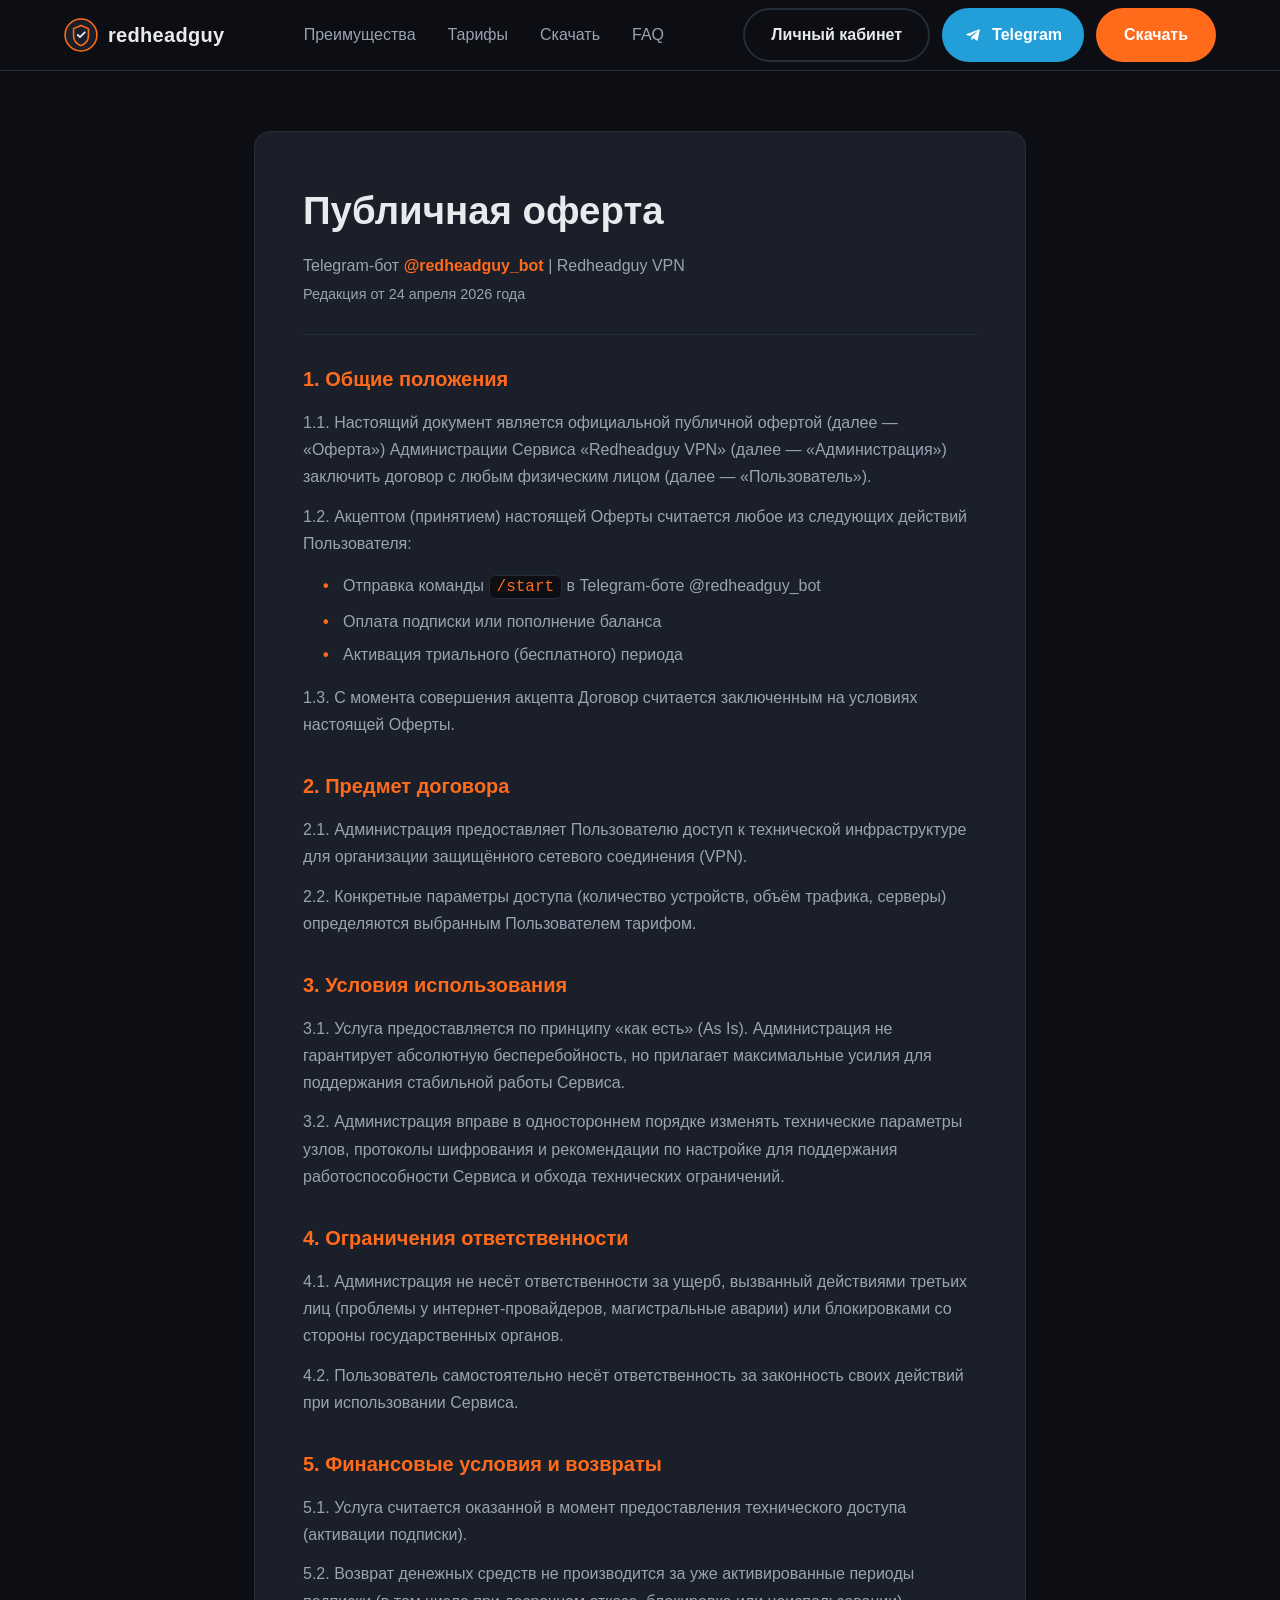
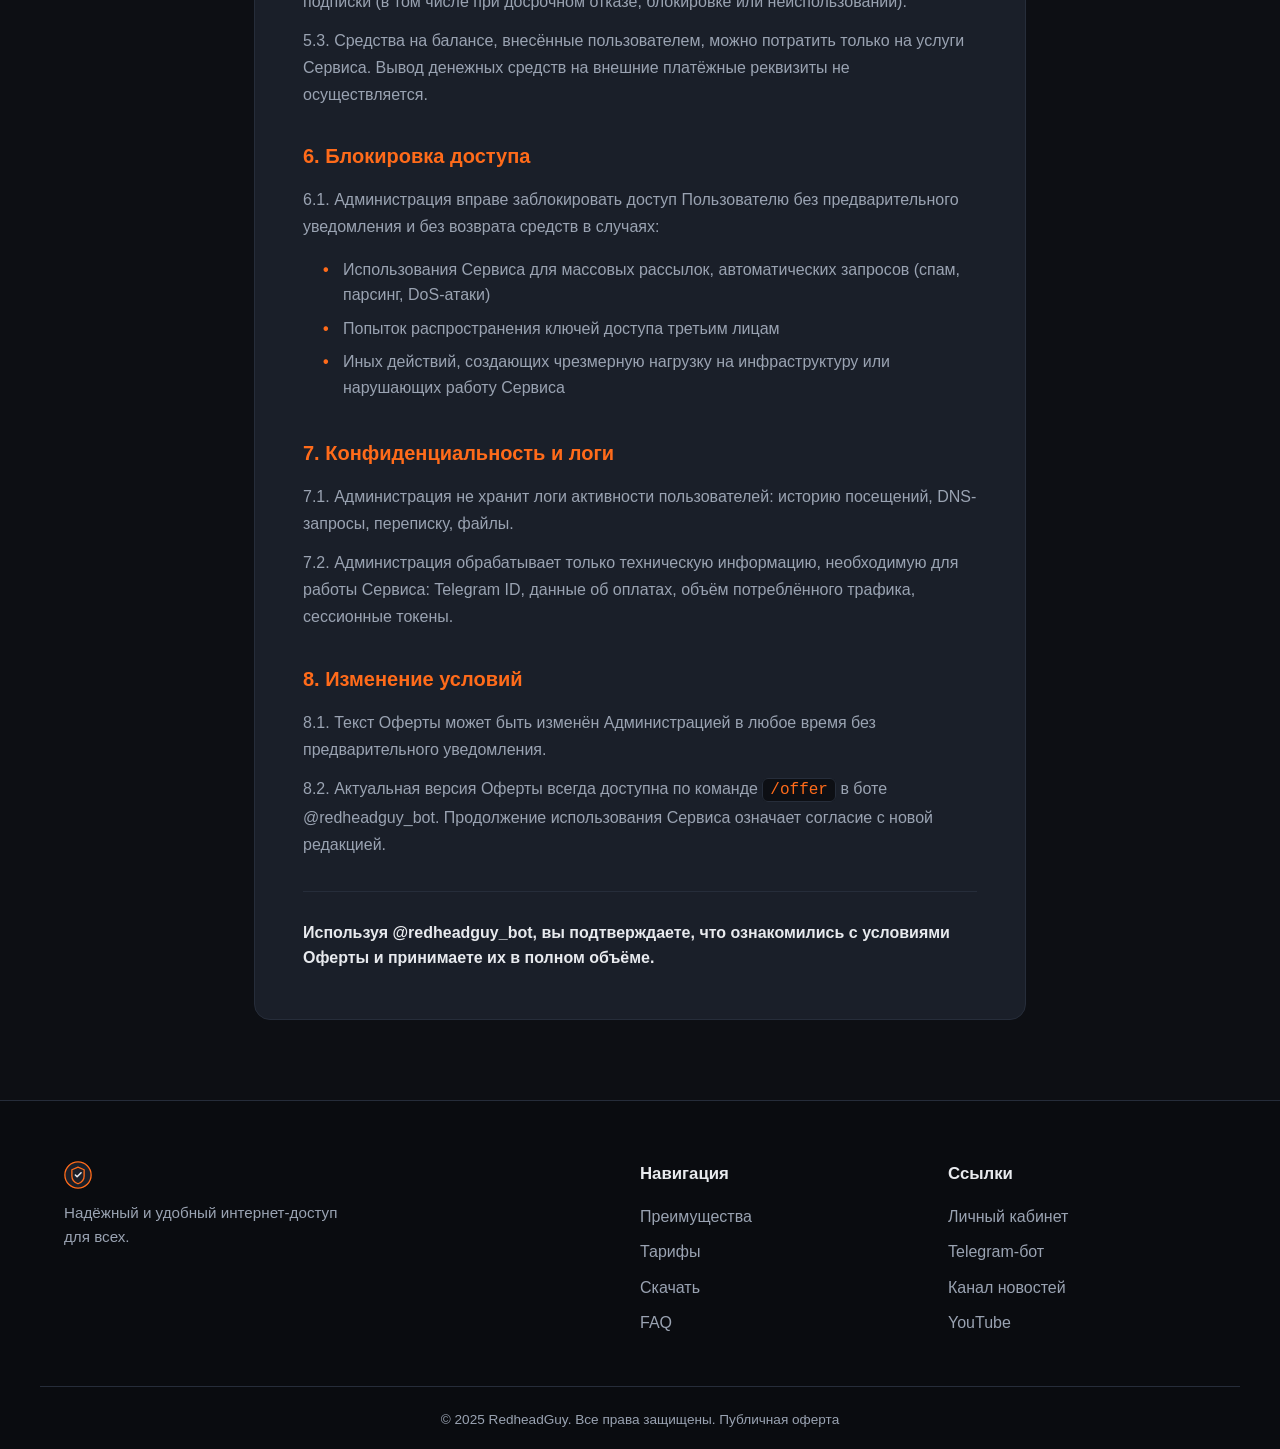
==== offer.html @ 491a2856 "Добавлена страница публичной оферты" ====
<!DOCTYPE html>
<html lang="ru">
<head>
  <meta charset="UTF-8" />
  <meta name="viewport" content="width=device-width, initial-scale=1.0" />
  <title>Публичная оферта — RedheadGuy</title>
  <meta name="description" content="Публичная оферта Сервиса RedheadGuy. Условия предоставления доступа, финансовые условия, блокировка и конфиденциальность." />

  <link rel="icon" type="image/svg+xml" href="assets/favicon.svg" />
  <link rel="stylesheet" href="css/style.css" />
</head>
<body class="page-inner">

  <header class="header" id="header">
    <div class="container header__inner">
      <a href="index.html" class="logo">
        <img src="assets/logo.svg" alt="RedheadGuy" class="logo__img" />
        <span class="logo__text">redheadguy</span>
      </a>

      <nav class="nav" id="nav">
        <a href="index.html#features" class="nav__link">Преимущества</a>
        <a href="index.html#pricing" class="nav__link">Тарифы</a>
        <a href="index.html#download" class="nav__link">Скачать</a>
        <a href="index.html#faq" class="nav__link">FAQ</a>
      </nav>

      <div class="header__actions">
        <a href="https://cabinet.redheadguy.ru/" target="_blank" rel="noopener" class="btn btn--ghost">Личный кабинет</a>
        <a href="https://t.me/redheadguy_bot" target="_blank" rel="noopener" class="btn btn--telegram btn--icon">
          <svg class="btn__icon" viewBox="0 0 24 24" width="18" height="18" fill="currentColor" aria-hidden="true">
            <path d="M9.78 18.65l.28-4.23 7.68-6.92c.34-.31-.07-.46-.52-.19L7.74 13.3 3.64 12c-.88-.25-.89-.86.2-1.3l15.97-6.16c.73-.33 1.43.18 1.15 1.3l-2.72 12.81c-.19.91-.74 1.13-1.5.71L12.6 16.3l-1.99 1.93c-.23.23-.42.42-.83.42z"/>
          </svg>
          Telegram
        </a>
        <a href="index.html#download" class="btn btn--primary">Скачать</a>
        <button class="nav-toggle" id="navToggle" aria-label="Меню" aria-expanded="false">
          <span></span><span></span><span></span>
        </button>
      </div>
    </div>
  </header>

  <main class="doc page-inner__main">
    <div class="container container--narrow">
      <article class="doc__content">
        <h1 class="doc__title">Публичная оферта</h1>
        <p class="doc__meta">Telegram‑бот <a href="https://t.me/redheadguy_bot" target="_blank" rel="noopener">@redheadguy_bot</a> | Redheadguy VPN</p>
        <p class="doc__meta doc__meta--muted">Редакция от 24 апреля 2026 года</p>

        <hr class="doc__rule" />

        <section class="doc__section">
          <h2 class="doc__h">1. Общие положения</h2>
          <p>1.1. Настоящий документ является официальной публичной офертой (далее — «Оферта») Администрации Сервиса «Redheadguy VPN» (далее — «Администрация») заключить договор с любым физическим лицом (далее — «Пользователь»).</p>
          <p>1.2. Акцептом (принятием) настоящей Оферты считается любое из следующих действий Пользователя:</p>
          <ul>
            <li>Отправка команды <code>/start</code> в Telegram‑боте @redheadguy_bot</li>
            <li>Оплата подписки или пополнение баланса</li>
            <li>Активация триального (бесплатного) периода</li>
          </ul>
          <p>1.3. С момента совершения акцепта Договор считается заключенным на условиях настоящей Оферты.</p>
        </section>

        <section class="doc__section">
          <h2 class="doc__h">2. Предмет договора</h2>
          <p>2.1. Администрация предоставляет Пользователю доступ к технической инфраструктуре для организации защищённого сетевого соединения (VPN).</p>
          <p>2.2. Конкретные параметры доступа (количество устройств, объём трафика, серверы) определяются выбранным Пользователем тарифом.</p>
        </section>

        <section class="doc__section">
          <h2 class="doc__h">3. Условия использования</h2>
          <p>3.1. Услуга предоставляется по принципу «как есть» (As Is). Администрация не гарантирует абсолютную бесперебойность, но прилагает максимальные усилия для поддержания стабильной работы Сервиса.</p>
          <p>3.2. Администрация вправе в одностороннем порядке изменять технические параметры узлов, протоколы шифрования и рекомендации по настройке для поддержания работоспособности Сервиса и обхода технических ограничений.</p>
        </section>

        <section class="doc__section">
          <h2 class="doc__h">4. Ограничения ответственности</h2>
          <p>4.1. Администрация не несёт ответственности за ущерб, вызванный действиями третьих лиц (проблемы у интернет-провайдеров, магистральные аварии) или блокировками со стороны государственных органов.</p>
          <p>4.2. Пользователь самостоятельно несёт ответственность за законность своих действий при использовании Сервиса.</p>
        </section>

        <section class="doc__section">
          <h2 class="doc__h">5. Финансовые условия и возвраты</h2>
          <p>5.1. Услуга считается оказанной в момент предоставления технического доступа (активации подписки).</p>
          <p>5.2. Возврат денежных средств не производится за уже активированные периоды подписки (в том числе при досрочном отказе, блокировке или неиспользовании).</p>
          <p>5.3. Средства на балансе, внесённые пользователем, можно потратить только на услуги Сервиса. Вывод денежных средств на внешние платёжные реквизиты не осуществляется.</p>
        </section>

        <section class="doc__section">
          <h2 class="doc__h">6. Блокировка доступа</h2>
          <p>6.1. Администрация вправе заблокировать доступ Пользователю без предварительного уведомления и без возврата средств в случаях:</p>
          <ul>
            <li>Использования Сервиса для массовых рассылок, автоматических запросов (спам, парсинг, DoS-атаки)</li>
            <li>Попыток распространения ключей доступа третьим лицам</li>
            <li>Иных действий, создающих чрезмерную нагрузку на инфраструктуру или нарушающих работу Сервиса</li>
          </ul>
        </section>

        <section class="doc__section">
          <h2 class="doc__h">7. Конфиденциальность и логи</h2>
          <p>7.1. Администрация не хранит логи активности пользователей: историю посещений, DNS-запросы, переписку, файлы.</p>
          <p>7.2. Администрация обрабатывает только техническую информацию, необходимую для работы Сервиса: Telegram ID, данные об оплатах, объём потреблённого трафика, сессионные токены.</p>
        </section>

        <section class="doc__section">
          <h2 class="doc__h">8. Изменение условий</h2>
          <p>8.1. Текст Оферты может быть изменён Администрацией в любое время без предварительного уведомления.</p>
          <p>8.2. Актуальная версия Оферты всегда доступна по команде <code>/offer</code> в боте @redheadguy_bot. Продолжение использования Сервиса означает согласие с новой редакцией.</p>
        </section>

        <hr class="doc__rule" />

        <p class="doc__footnote">Используя @redheadguy_bot, вы подтверждаете, что ознакомились с условиями Оферты и принимаете их в полном объёме.</p>
      </article>
    </div>
  </main>

  <footer class="footer">
    <div class="container footer__inner">
      <div class="footer__brand">
        <img src="assets/logo.svg" alt="" class="footer__logo" />
        <p class="footer__desc">Надёжный и удобный интернет-доступ для всех.</p>
      </div>

      <div class="footer__col">
        <h4 class="footer__heading">Навигация</h4>
        <a href="index.html#features" class="footer__link">Преимущества</a>
        <a href="index.html#pricing" class="footer__link">Тарифы</a>
        <a href="index.html#download" class="footer__link">Скачать</a>
        <a href="index.html#faq" class="footer__link">FAQ</a>
      </div>

      <div class="footer__col">
        <h4 class="footer__heading">Ссылки</h4>
        <a href="https://cabinet.redheadguy.ru/" target="_blank" rel="noopener" class="footer__link">Личный кабинет</a>
        <a href="https://t.me/redheadguy_bot" target="_blank" rel="noopener" class="footer__link">Telegram-бот</a>
        <a href="https://t.me/+WFtEtlUOzMc1NTAy" target="_blank" rel="noopener" class="footer__link">Канал новостей</a>
        <a href="https://www.youtube.com/channel/UCjN3skKnPLDifWg9TrlGOgA/" target="_blank" rel="noopener" class="footer__link">YouTube</a>
      </div>
    </div>
    <div class="container footer__bottom">
      <span>© 2025 RedheadGuy. Все права защищены.</span>
      <span class="footer__legal"><a href="offer.html">Публичная оферта</a></span>
    </div>
  </footer>

  <script src="js/main.js"></script>
</body>
</html>
---- css/style.css ----
/* ============================================
   Uncensored — тёмная тема с оранжевым акцентом
   ============================================ */

/* ---------- Переменные / цвета ---------- */
:root {
  --bg: #0d0f14;            /* основной фон */
  --bg-alt: #151922;        /* вторичный фон */
  --bg-card: #1a1f29;       /* фон карточек */
  --border: #262d3a;        /* границы */
  --text: #e8eaee;          /* основной текст */
  --text-muted: #9aa3b2;    /* приглушённый текст */
  --accent: #ff6b1a;        /* оранжевый акцент */
  --accent-hover: #ff8438;
  --accent-soft: rgba(255, 107, 26, 0.12);
  --radius: 16px;
  --shadow: 0 8px 30px rgba(0, 0, 0, 0.35);
  --transition: 0.25s ease;
}

* { margin: 0; padding: 0; box-sizing: border-box; }

html { scroll-behavior: smooth; }

body {
  font-family: -apple-system, BlinkMacSystemFont, "Segoe UI", Roboto, Helvetica, Arial, sans-serif;
  background: var(--bg);
  color: var(--text);
  line-height: 1.6;
  overflow-x: hidden;
}

img { max-width: 100%; display: block; }
a { color: inherit; text-decoration: none; }

.container {
  width: 100%;
  max-width: 1200px;
  margin: 0 auto;
  padding: 0 24px;
}

.section { padding: 90px 0; }

.accent { color: var(--accent); }

.section__title {
  font-size: clamp(1.8rem, 4vw, 2.6rem);
  font-weight: 800;
  text-align: center;
  margin-bottom: 12px;
}

.section__subtitle {
  text-align: center;
  color: var(--text-muted);
  font-size: 1.1rem;
  margin-bottom: 50px;
}

/* ---------- Кнопки ---------- */
.btn {
  display: inline-flex;
  align-items: center;
  justify-content: center;
  gap: 8px;
  padding: 12px 26px;
  border-radius: 999px;
  font-weight: 600;
  font-size: 1rem;
  cursor: pointer;
  border: 2px solid transparent;
  transition: var(--transition);
  white-space: nowrap;
}

.btn--primary {
  background: var(--accent);
  color: #fff;
}
.btn--primary:hover { background: var(--accent-hover); transform: translateY(-2px); }

.btn--ghost {
  background: transparent;
  border-color: var(--border);
  color: var(--text);
}
.btn--ghost:hover { border-color: var(--accent); color: var(--accent); }

.btn--telegram {
  background: #229ed9;
  border-color: #229ed9;
  color: #fff;
}
.btn--telegram:hover { background: #1d8cc0; border-color: #1d8cc0; transform: translateY(-2px); }

.btn--icon { padding: 12px 20px; }
.btn__icon { margin-right: 2px; }

.btn--outline {
  background: transparent;
  border: 2px solid var(--border);
  color: var(--text);
  width: 100%;
}
.btn--outline:hover { border-color: var(--accent); color: var(--accent); }

.btn--large { padding: 15px 36px; font-size: 1.05rem; }

/* ---------- Шапка ---------- */
.header {
  position: sticky;
  top: 0;
  z-index: 100;
  background: rgba(13, 15, 20, 0.85);
  backdrop-filter: blur(12px);
  border-bottom: 1px solid var(--border);
}

.header__inner {
  display: flex;
  align-items: center;
  justify-content: space-between;
  height: 70px;
}

.logo { display: flex; align-items: center; gap: 10px; }
.logo__img { width: 34px; height: 34px; }
.logo__text { font-weight: 800; font-size: 1.25rem; letter-spacing: 0.3px; }

.nav { display: flex; gap: 32px; }
.nav__link {
  color: var(--text-muted);
  font-weight: 500;
  transition: var(--transition);
}
.nav__link:hover { color: var(--accent); }

.header__actions { display: flex; align-items: center; gap: 12px; }

.nav-toggle {
  display: none;
  background: none;
  border: none;
  cursor: pointer;
  flex-direction: column;
  gap: 5px;
  padding: 6px;
}
.nav-toggle span {
  width: 24px;
  height: 2px;
  background: var(--text);
  transition: var(--transition);
}

/* ---------- Hero ---------- */
.hero { padding: 80px 0; position: relative; overflow: hidden; }

.hero__inner {
  display: grid;
  grid-template-columns: 1fr 1fr;
  align-items: center;
  gap: 60px;
}

.hero__title {
  font-size: clamp(2.2rem, 5vw, 3.5rem);
  font-weight: 800;
  line-height: 1.15;
  margin-bottom: 20px;
}

.hero__subtitle {
  font-size: 1.15rem;
  color: var(--text-muted);
  margin-bottom: 32px;
  max-width: 520px;
}

.hero__buttons { display: flex; gap: 16px; flex-wrap: wrap; margin-bottom: 40px; }

.hero__stats { display: flex; gap: 40px; }
.stat { text-align: center; }
.stat__num { font-size: 1.8rem; font-weight: 800; color: var(--accent); display: block; }
.stat__label { font-size: 0.85rem; color: var(--text-muted); }

.hero__art { width: 100%; max-width: 480px; margin: 0 auto; }

/* ---------- Преимущества ---------- */
.features { background: var(--bg-alt); }

.features__grid {
  display: grid;
  grid-template-columns: repeat(4, 1fr);
  gap: 24px;
}

.feature-card {
  background: var(--bg-card);
  border: 1px solid var(--border);
  border-radius: var(--radius);
  padding: 30px 26px;
  transition: var(--transition);
}
.feature-card:hover { transform: translateY(-6px); border-color: var(--accent); }

.feature-card__icon {
  font-size: 2rem;
  width: 60px;
  height: 60px;
  display: flex;
  align-items: center;
  justify-content: center;
  background: var(--accent-soft);
  border-radius: 14px;
  margin-bottom: 20px;
}

.feature-card__title { font-size: 1.15rem; font-weight: 700; margin-bottom: 10px; }
.feature-card__text { color: var(--text-muted); font-size: 0.95rem; }

/* ---------- Тарифы ---------- */
.pricing__grid {
  display: grid;
  grid-template-columns: repeat(3, 1fr);
  gap: 24px;
  align-items: stretch;
}

.pricing__grid--4 { grid-template-columns: repeat(4, 1fr); gap: 18px; }

.price-card--try { border-style: dashed; }
.price-card--try:hover { border-color: var(--accent); }

.price-card {
  background: var(--bg-card);
  border: 1px solid var(--border);
  border-radius: var(--radius);
  padding: 34px 28px;
  display: flex;
  flex-direction: column;
  position: relative;
  transition: var(--transition);
}

.price-card--featured {
  border-color: var(--accent);
  box-shadow: 0 0 0 1px var(--accent), var(--shadow);
  transform: scale(1.03);
}

.price-card__badge {
  position: absolute;
  top: -14px;
  left: 50%;
  transform: translateX(-50%);
  background: var(--accent);
  color: #fff;
  padding: 5px 18px;
  border-radius: 999px;
  font-size: 0.8rem;
  font-weight: 700;
  white-space: nowrap;
}

.price-card__name { font-size: 1.1rem; font-weight: 600; color: var(--text-muted); margin-bottom: 14px; }

.price-card__cost { margin-bottom: 24px; }
.price-card__value { font-size: 2.4rem; font-weight: 800; }
.price-card__currency { color: var(--text-muted); }

.price-card__list { list-style: none; margin-bottom: 28px; flex: 1; }
.price-card__list li {
  padding: 8px 0;
  padding-left: 26px;
  position: relative;
  color: var(--text-muted);
}
.price-card__list li::before {
  content: "✓";
  color: var(--accent);
  position: absolute;
  left: 0;
  font-weight: 700;
}

.price-card__btn { width: 100%; }

/* ---------- Скачать ---------- */
.download { background: var(--bg-alt); }

.download__os-hint {
  text-align: center;
  margin-bottom: 34px;
}
.download__os-name {
  display: inline-block;
  background: var(--accent-soft);
  color: var(--accent);
  border: 1px solid var(--accent);
  padding: 8px 22px;
  border-radius: 999px;
  font-weight: 600;
}

.download__grid {
  display: grid;
  grid-template-columns: repeat(5, 1fr);
  gap: 18px;
}

.dl-card {
  background: var(--bg-card);
  border: 1px solid var(--border);
  border-radius: var(--radius);
  padding: 24px 12px;
  text-align: center;
  display: flex;
  flex-direction: column;
  align-items: center;
  gap: 10px;
  transition: var(--transition);
}
.dl-card:hover { border-color: var(--accent); transform: translateY(-4px); }

.dl-card.dl-card--active {
  border-color: var(--accent);
  background: var(--accent-soft);
  box-shadow: 0 0 0 1px var(--accent);
}

.dl-card__icon { font-size: 2.2rem; }
.dl-card__name { font-weight: 700; }
.dl-card__desc { font-size: 0.8rem; color: var(--text-muted); }

.download__note {
  text-align: center;
  margin-top: 30px;
  color: var(--text-muted);
}
.download__note a { color: var(--accent); font-weight: 600; }

/* ---------- Переключатель приложений (Happ / Incy) ---------- */
.app-tabs {
  display: flex;
  justify-content: center;
  gap: 12px;
  margin-bottom: 30px;
}

.app-tab {
  background: var(--bg-card);
  border: 2px solid var(--border);
  color: var(--text-muted);
  padding: 12px 34px;
  border-radius: 999px;
  font-size: 1.1rem;
  font-weight: 700;
  cursor: pointer;
  transition: var(--transition);
}
.app-tab:hover { border-color: var(--accent); color: var(--accent); }

.app-tab--active {
  background: var(--accent);
  border-color: var(--accent);
  color: #fff;
}

/* Панели переключаются */
.download__grid { display: none; }
.download__grid--active { display: grid; }

/* Ссылки на официальные сайты приложений */
.app-sites {
  display: flex;
  justify-content: center;
  gap: 24px;
  flex-wrap: wrap;
  margin-top: 28px;
}
.app-site {
  color: var(--accent);
  font-weight: 600;
  transition: var(--transition);
}
.app-site:hover { opacity: 0.8; }

/* ---------- Ссылки ---------- */
.links__grid {
  display: grid;
  grid-template-columns: repeat(4, 1fr);
  gap: 20px;
}

.link-card {
  background: var(--bg-card);
  border: 1px solid var(--border);
  border-radius: var(--radius);
  padding: 26px;
  display: flex;
  align-items: center;
  gap: 18px;
  transition: var(--transition);
}
.link-card:hover { border-color: var(--accent); transform: translateY(-4px); }

.link-card__icon {
  font-size: 2rem;
  width: 56px;
  height: 56px;
  flex-shrink: 0;
  display: flex;
  align-items: center;
  justify-content: center;
  background: var(--accent-soft);
  border-radius: 14px;
}

.link-card__title { font-weight: 700; font-size: 1.05rem; }
.link-card__text { color: var(--text-muted); font-size: 0.88rem; }

/* ---------- FAQ ---------- */
.faq__list { max-width: 760px; margin: 0 auto; }

.faq-item {
  background: var(--bg-card);
  border: 1px solid var(--border);
  border-radius: var(--radius);
  margin-bottom: 14px;
  overflow: hidden;
}

.faq-item__question {
  width: 100%;
  background: none;
  border: none;
  color: var(--text);
  padding: 20px 24px;
  font-size: 1.05rem;
  font-weight: 600;
  text-align: left;
  cursor: pointer;
  display: flex;
  justify-content: space-between;
  align-items: center;
  gap: 12px;
}

.faq-item__arrow { transition: var(--transition); color: var(--accent); }

.faq-item--open .faq-item__arrow { transform: rotate(180deg); }

.faq-item__answer {
  max-height: 0;
  overflow: hidden;
  padding: 0 24px;
  color: var(--text-muted);
  transition: max-height 0.3s ease, padding 0.3s ease;
}

.faq-item--open .faq-item__answer {
  max-height: 300px;
  padding: 0 24px 20px;
}

.faq-item__answer a { color: var(--accent); }

/* ---------- CTA ---------- */
.cta { background: linear-gradient(135deg, var(--bg-alt), #1d1420); }

.cta__inner { text-align: center; }
.cta__title { font-size: clamp(1.8rem, 4vw, 2.6rem); font-weight: 800; margin-bottom: 12px; }
.cta__text { color: var(--text-muted); margin-bottom: 30px; font-size: 1.1rem; }

/* ---------- Футер ---------- */
.footer { background: #0a0c10; border-top: 1px solid var(--border); padding-top: 60px; }

.footer__inner {
  display: grid;
  grid-template-columns: 2fr 1fr 1fr;
  gap: 40px;
  padding-bottom: 40px;
}

.footer__logo { width: 28px; height: 28px; margin-bottom: 12px; }
.footer__desc { color: var(--text-muted); max-width: 280px; font-size: 0.95rem; }

.footer__heading { font-size: 1.05rem; font-weight: 700; margin-bottom: 16px; }

.footer__link {
  display: block;
  color: var(--text-muted);
  margin-bottom: 10px;
  transition: var(--transition);
}
.footer__link:hover { color: var(--accent); }

.footer__bottom {
  border-top: 1px solid var(--border);
  padding: 22px 24px;
  text-align: center;
  color: var(--text-muted);
  font-size: 0.85rem;
}

.footer__legal a { color: var(--text-muted); transition: var(--transition); }
.footer__legal a:hover { color: var(--accent); }

/* ---------- Внутренние документальные страницы ---------- */
.page-inner { background: var(--bg); }

.container--narrow { max-width: 820px; }

.page-inner__main { padding: 60px 0 80px; }

.doc__content {
  background: var(--bg-card);
  border: 1px solid var(--border);
  border-radius: var(--radius);
  padding: 48px;
}

.doc__title {
  font-size: clamp(1.8rem, 4vw, 2.4rem);
  font-weight: 800;
  margin-bottom: 12px;
}

.doc__meta { color: var(--text-muted); margin-bottom: 4px; }
.doc__meta a { color: var(--accent); font-weight: 600; }
.doc__meta--muted { font-size: 0.9rem; }

.doc__rule { border: none; border-top: 1px solid var(--border); margin: 28px 0; }

.doc__section { margin-bottom: 32px; }

.doc__h {
  font-size: 1.25rem;
  font-weight: 700;
  color: var(--accent);
  margin-bottom: 14px;
}

.doc__section p {
  color: var(--text-muted);
  line-height: 1.7;
  margin-bottom: 12px;
}

.doc__section ul {
  list-style: none;
  margin: 0 0 12px 20px;
}
.doc__section li {
  color: var(--text-muted);
  padding: 4px 0;
  position: relative;
  padding-left: 20px;
}
.doc__section li::before {
  content: "•";
  color: var(--accent);
  position: absolute;
  left: 0;
  font-weight: 700;
}

.doc__section code {
  background: var(--bg);
  border: 1px solid var(--border);
  border-radius: 6px;
  padding: 2px 7px;
  font-family: ui-monospace, "JetBrains Mono", Menlo, Consolas, monospace;
  color: var(--accent);
}

.doc__footnote {
  color: var(--text);
  font-weight: 600;
  line-height: 1.6;
}

/* ---------- Адаптивность ---------- */
@media (max-width: 992px) {
  .features__grid { grid-template-columns: repeat(2, 1fr); }
  .pricing__grid,
  .pricing__grid--4 { grid-template-columns: 1fr; max-width: 480px; margin: 0 auto; }
  .price-card--featured { transform: none; }
  .download__grid { grid-template-columns: repeat(3, 1fr); }
  .links__grid { grid-template-columns: repeat(2, 1fr); }
  .hero__inner { grid-template-columns: 1fr; text-align: center; }
  .hero__subtitle { margin-left: auto; margin-right: auto; }
  .hero__buttons, .hero__stats { justify-content: center; }
  .footer__inner { grid-template-columns: 1fr 1fr; }
}

@media (max-width: 640px) {
  .nav {
    display: none;
    position: absolute;
    top: 70px;
    left: 0;
    right: 0;
    background: var(--bg);
    border-bottom: 1px solid var(--border);
    flex-direction: column;
    padding: 20px 24px;
    gap: 18px;
  }
  .nav.nav--open { display: flex; }
  .nav-toggle { display: flex; }
  .header__actions .btn--ghost,
  .header__actions .btn--telegram { display: none; }
  .features__grid { grid-template-columns: 1fr; }
  .download__grid { grid-template-columns: repeat(2, 1fr); }
  .links__grid { grid-template-columns: 1fr; }
  .hero__stats { flex-direction: column; gap: 16px; }
  .footer__inner { grid-template-columns: 1fr; }
  .page-inner__main { padding: 30px 0 50px; }
  .doc__content { padding: 28px 20px; }
}
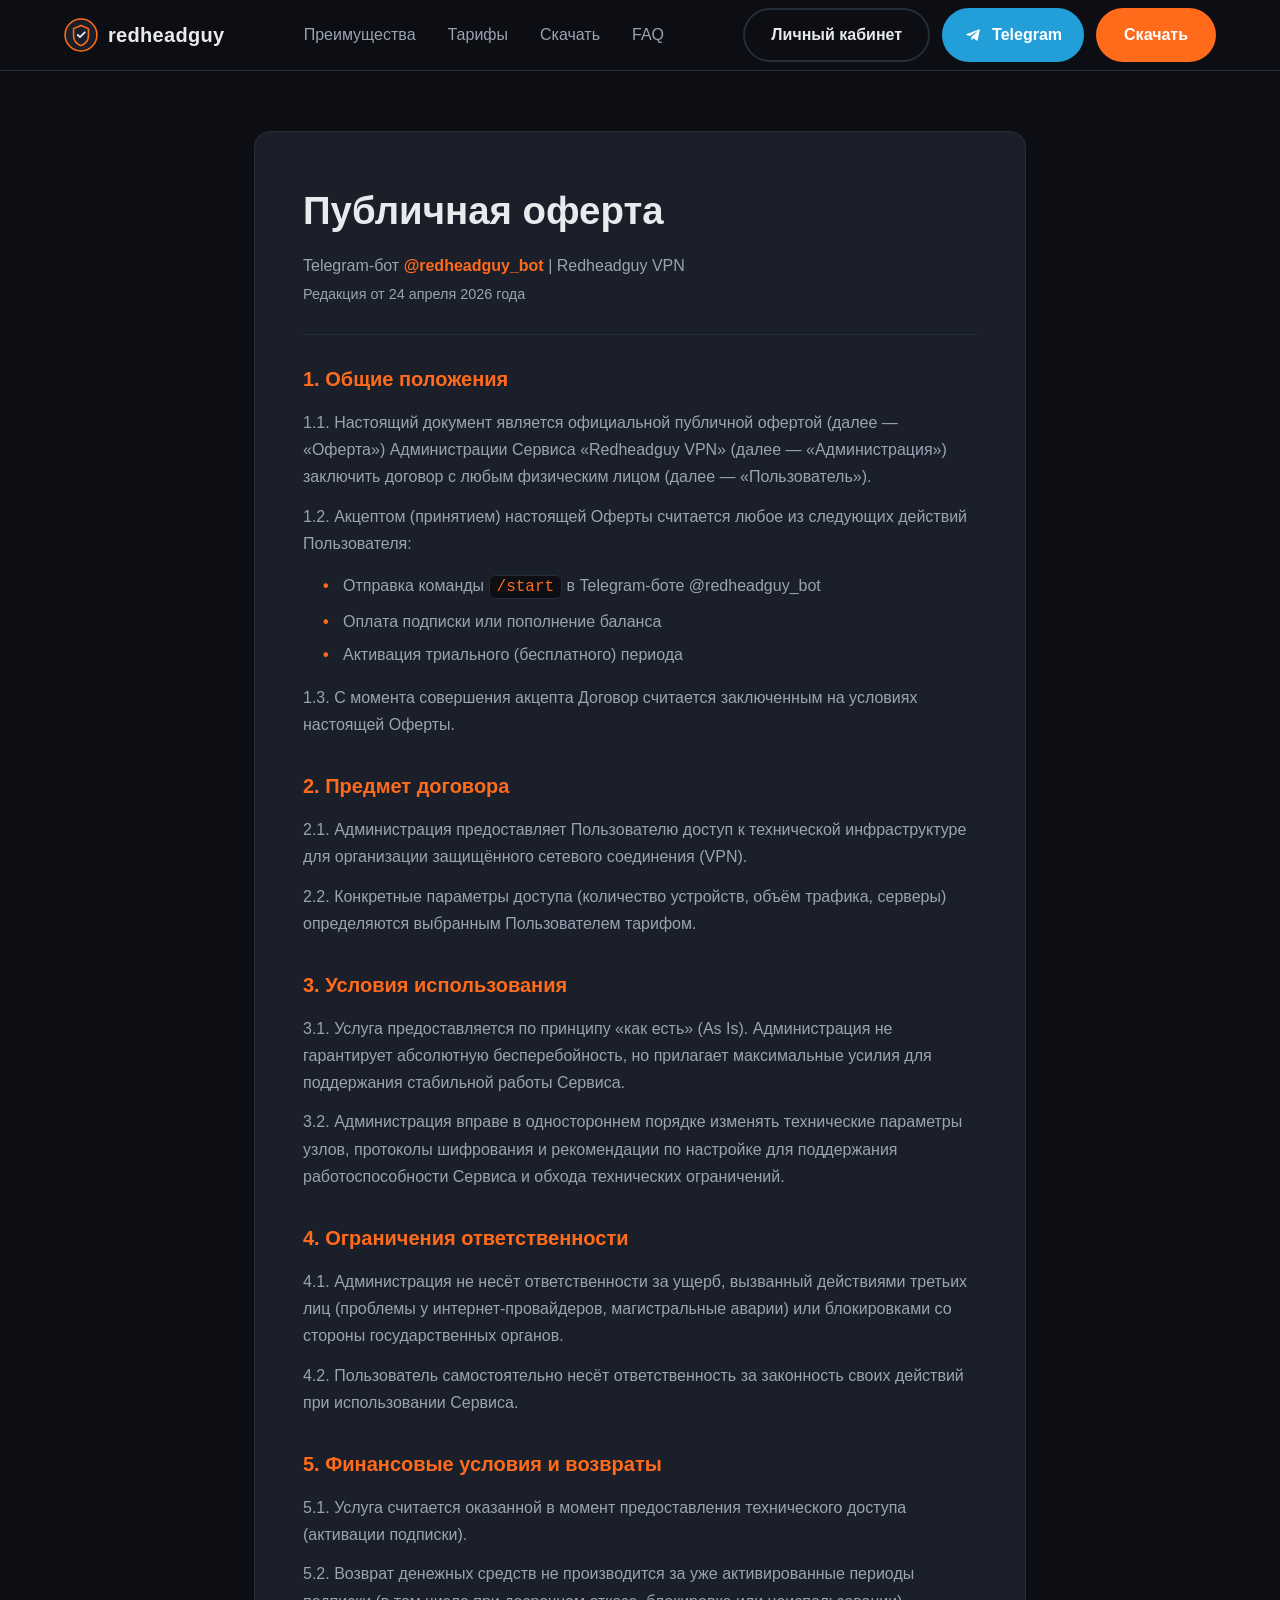
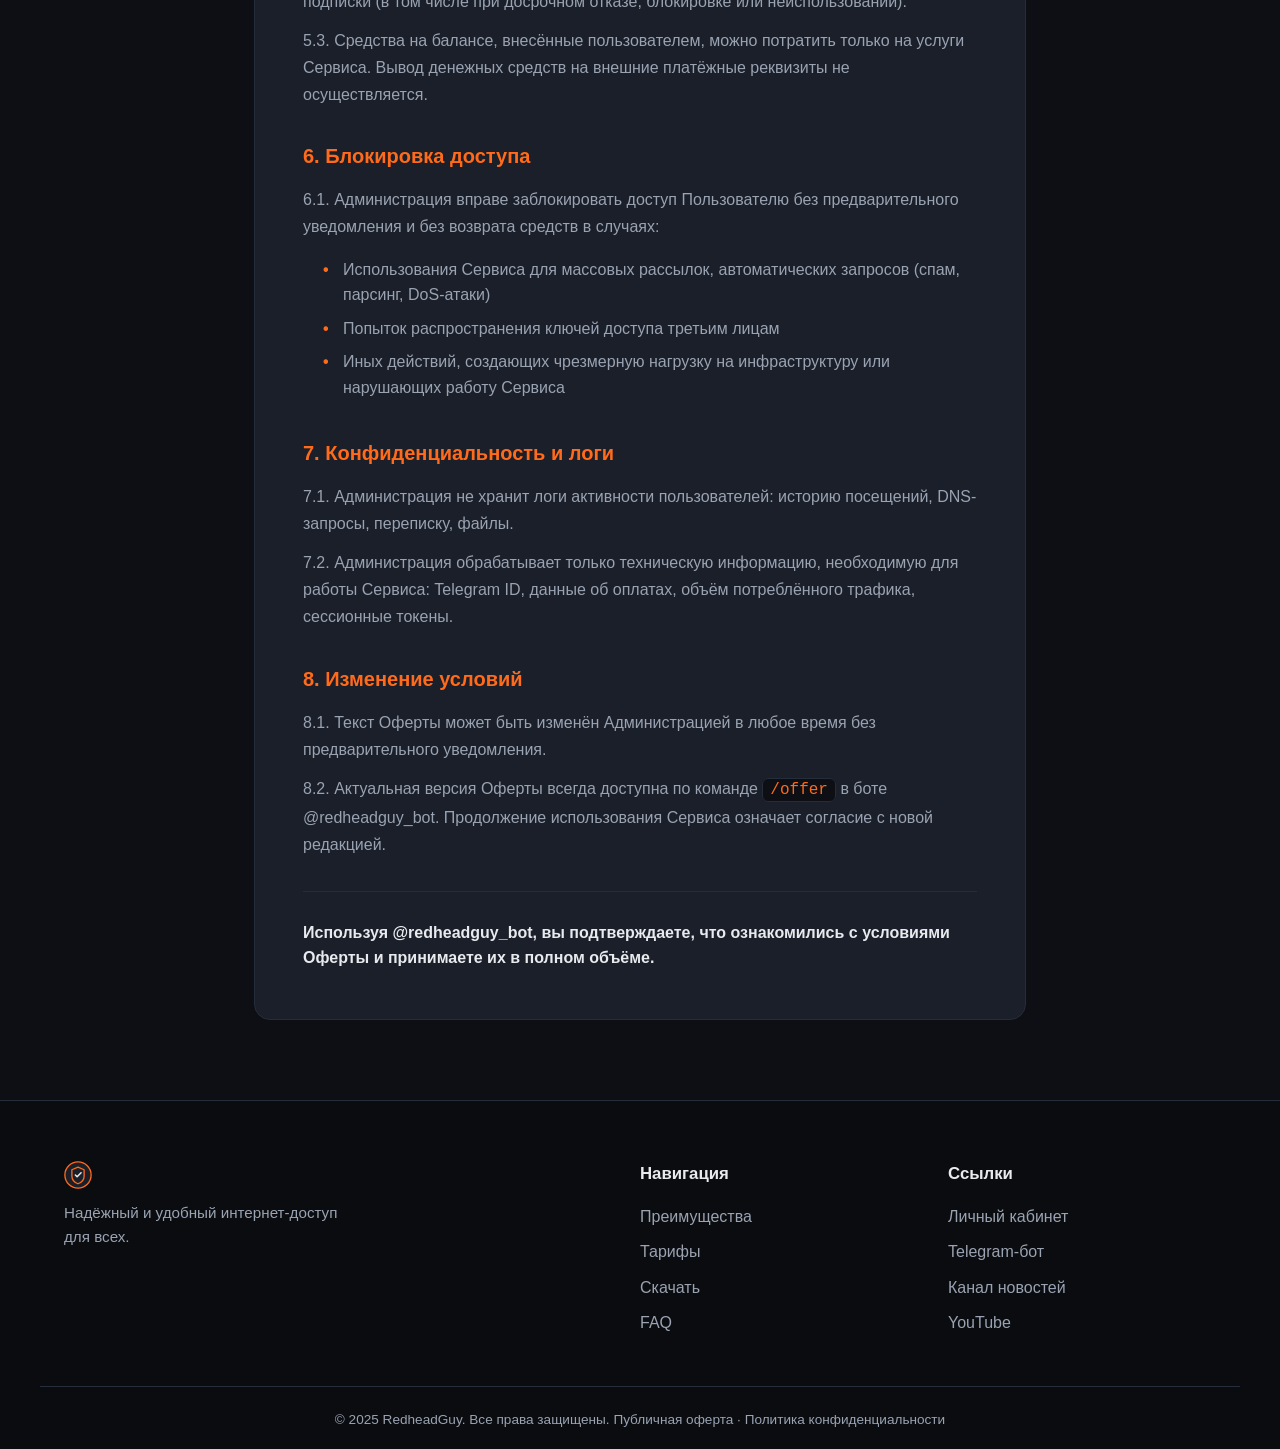
==== commit 0912013e: "Добавлена политика конфиденциальности" ====
--- a/offer.html
+++ b/offer.html
@@ -141,7 +141,7 @@
     </div>
     <div class="container footer__bottom">
       <span>© 2025 RedheadGuy. Все права защищены.</span>
-      <span class="footer__legal"><a href="offer.html">Публичная оферта</a></span>
+      <span class="footer__legal"><a href="offer.html">Публичная оферта</a> · <a href="privacy.html">Политика конфиденциальности</a></span>
     </div>
   </footer>
 
--- a/css/style.css
+++ b/css/style.css
@@ -581,6 +581,9 @@
   font-weight: 600;
   line-height: 1.6;
 }
+
+/* Списки внутри документов, где пункты содержат эмодзи-маркеры */
+.doc__section ul li::marker { content: none; }
 
 /* ---------- Адаптивность ---------- */
 @media (max-width: 992px) {
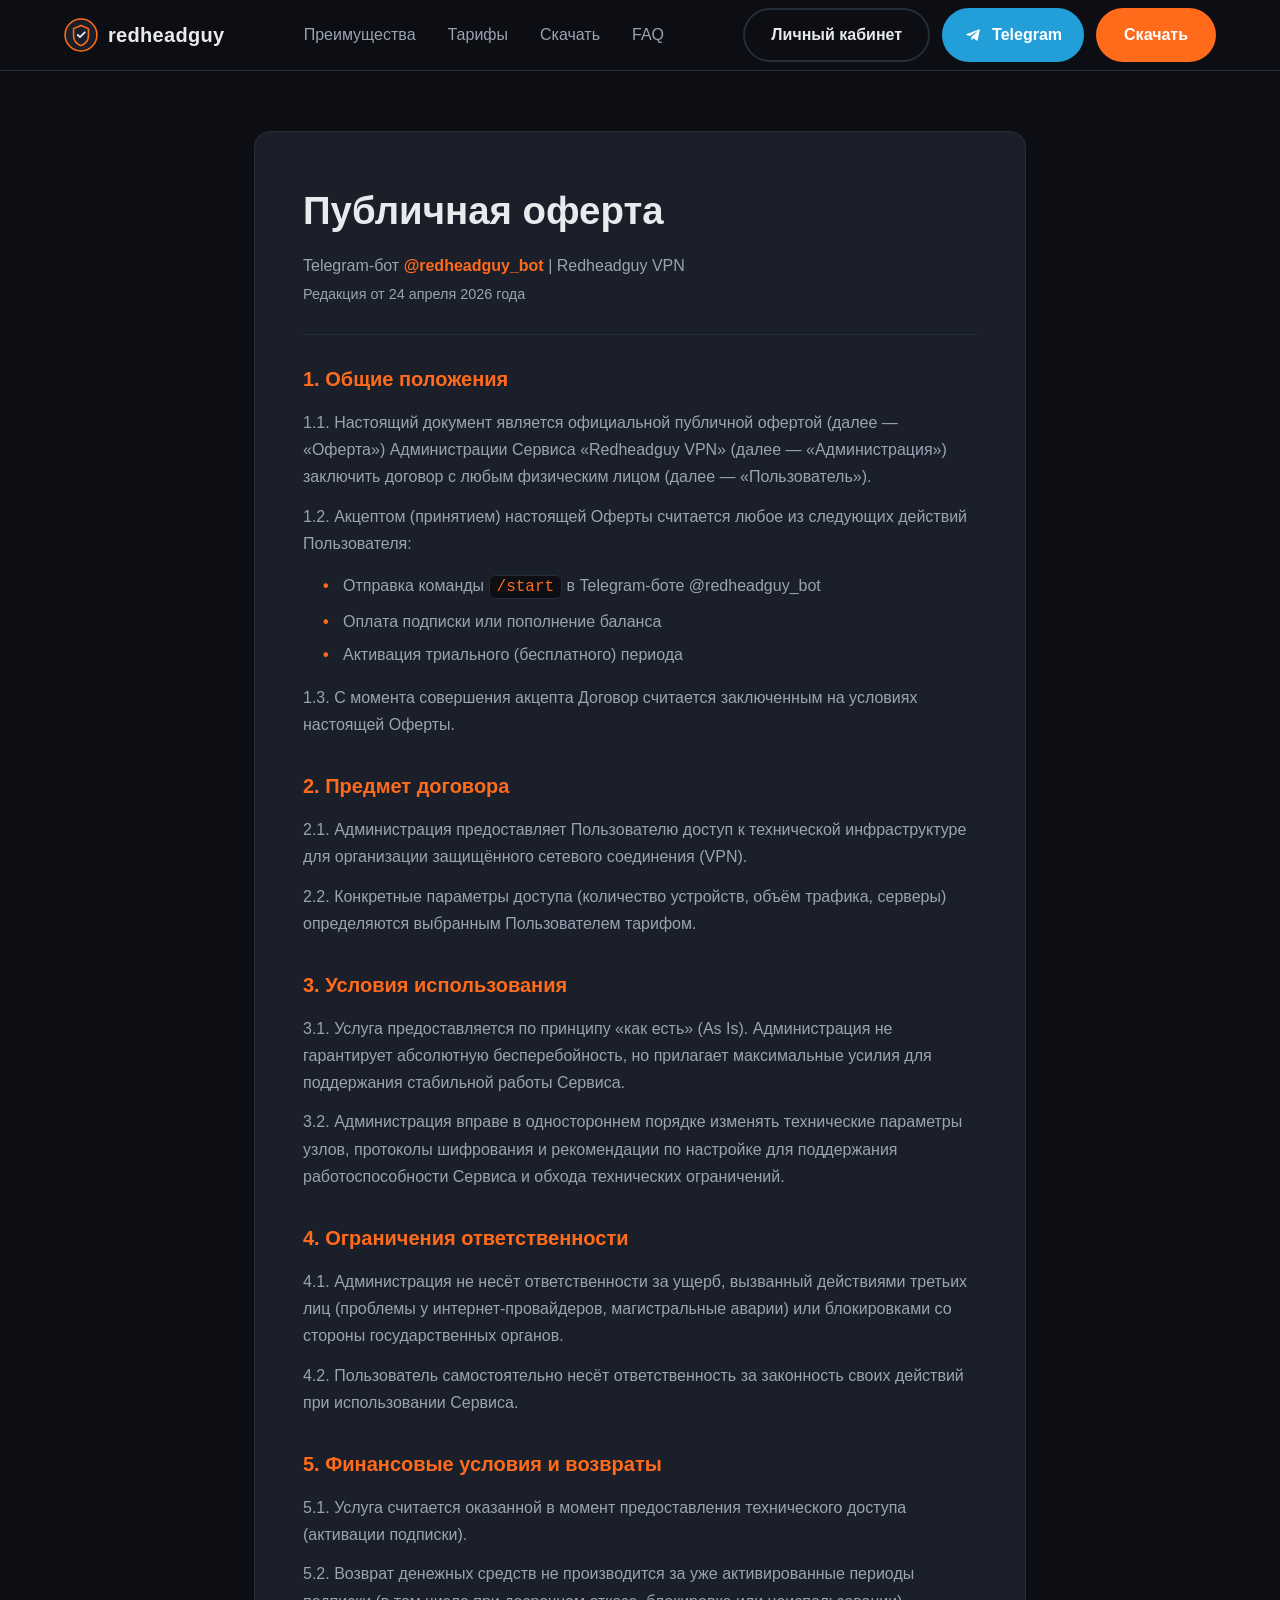
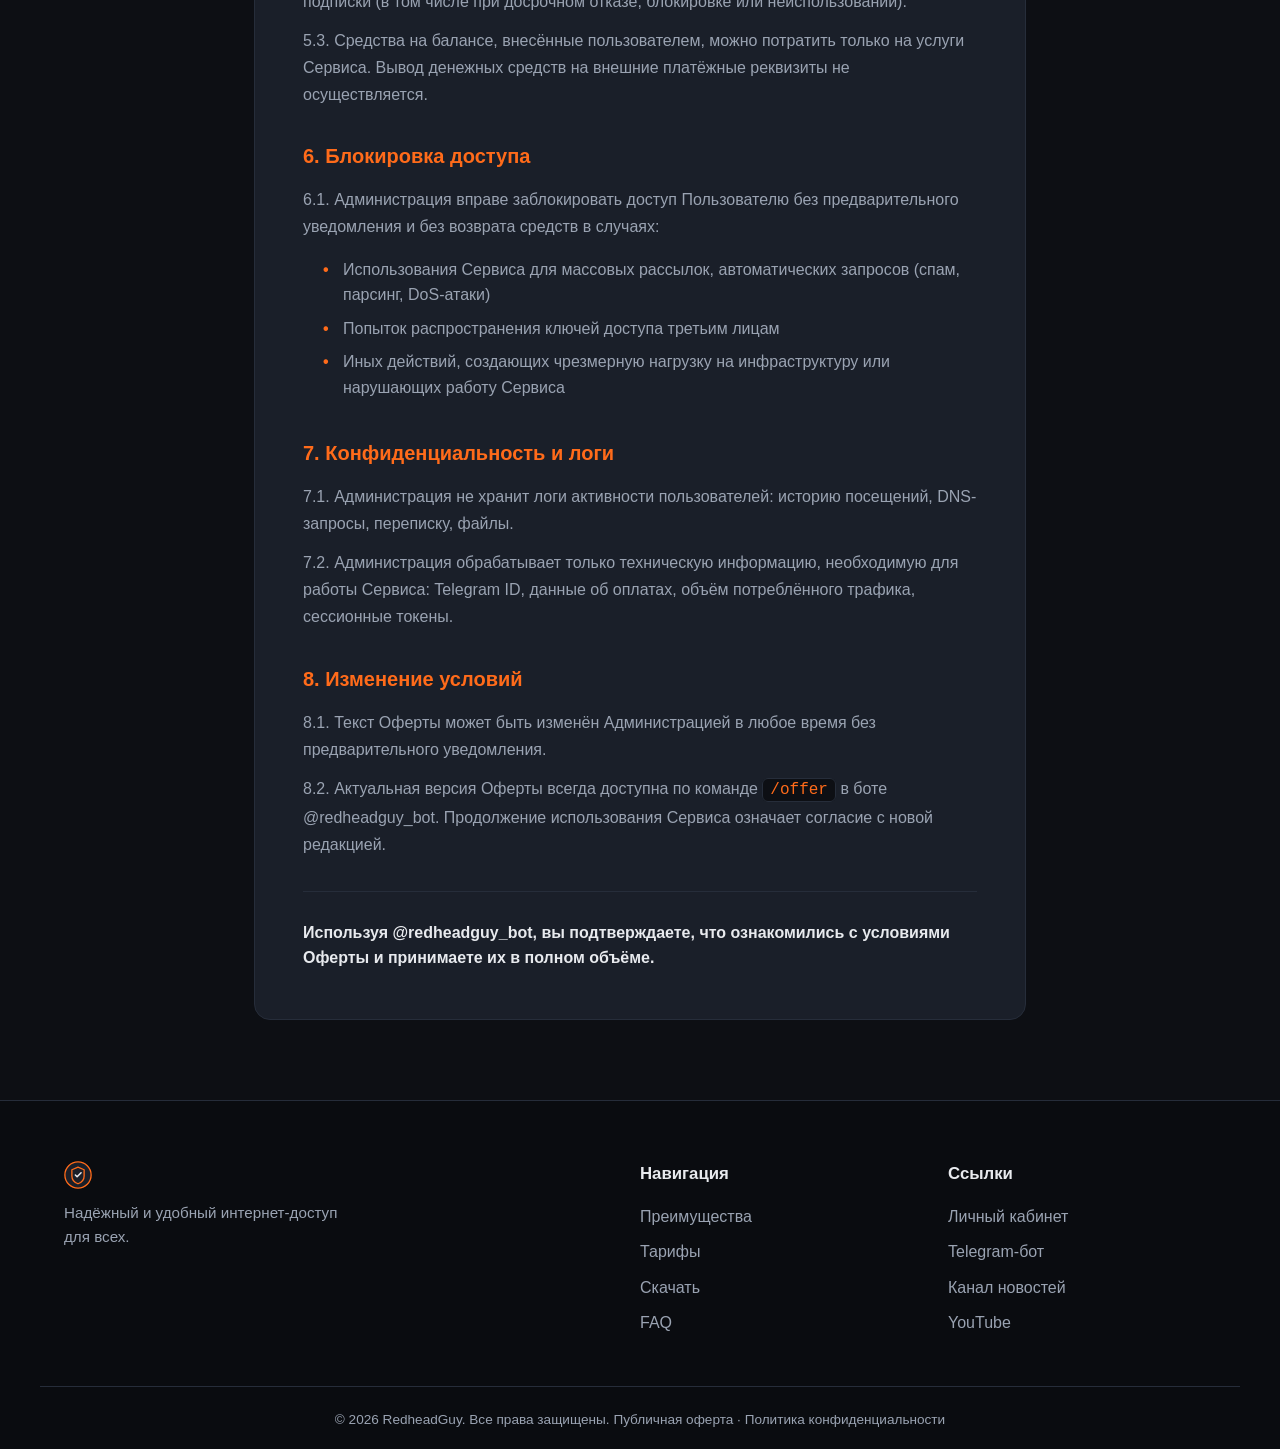
==== commit d3982e62: "Обновлён год на 2026 в футере" ====
--- a/offer.html
+++ b/offer.html
@@ -140,7 +140,7 @@
       </div>
     </div>
     <div class="container footer__bottom">
-      <span>© 2025 RedheadGuy. Все права защищены.</span>
+      <span>© 2026 RedheadGuy. Все права защищены.</span>
       <span class="footer__legal"><a href="offer.html">Публичная оферта</a> · <a href="privacy.html">Политика конфиденциальности</a></span>
     </div>
   </footer>
--- a/css/style.css
+++ b/css/style.css
@@ -264,6 +264,10 @@
   white-space: nowrap;
 }
 
+.price-card__badge--alt {
+  background: #2e7d32; /* зелёный для «Выгодный» */
+}
+
 .price-card__name { font-size: 1.1rem; font-weight: 600; color: var(--text-muted); margin-bottom: 14px; }
 
 .price-card__cost { margin-bottom: 24px; }
@@ -473,6 +477,7 @@
 .cta__inner { text-align: center; }
 .cta__title { font-size: clamp(1.8rem, 4vw, 2.6rem); font-weight: 800; margin-bottom: 12px; }
 .cta__text { color: var(--text-muted); margin-bottom: 30px; font-size: 1.1rem; }
+.cta__buttons { display: flex; justify-content: center; gap: 16px; flex-wrap: wrap; }
 
 /* ---------- Футер ---------- */
 .footer { background: #0a0c10; border-top: 1px solid var(--border); padding-top: 60px; }
@@ -615,7 +620,8 @@
   .nav.nav--open { display: flex; }
   .nav-toggle { display: flex; }
   .header__actions .btn--ghost,
-  .header__actions .btn--telegram { display: none; }
+  .header__actions .btn--telegram,
+  .header__actions .btn--primary { display: none; }
   .features__grid { grid-template-columns: 1fr; }
   .download__grid { grid-template-columns: repeat(2, 1fr); }
   .links__grid { grid-template-columns: 1fr; }
@@ -623,4 +629,12 @@
   .footer__inner { grid-template-columns: 1fr; }
   .page-inner__main { padding: 30px 0 50px; }
   .doc__content { padding: 28px 20px; }
-}
+
+  /* Кнопки hero в столбик на всю ширину для удобства на смартфонах */
+  .hero__buttons,
+  .cta__buttons { flex-direction: column; width: 100%; }
+  .hero__buttons .btn,
+  .cta__buttons .btn { width: 100%; }
+  .hero__buttons .btn--large,
+  .cta__buttons .btn--large { padding: 14px 20px; }
+}
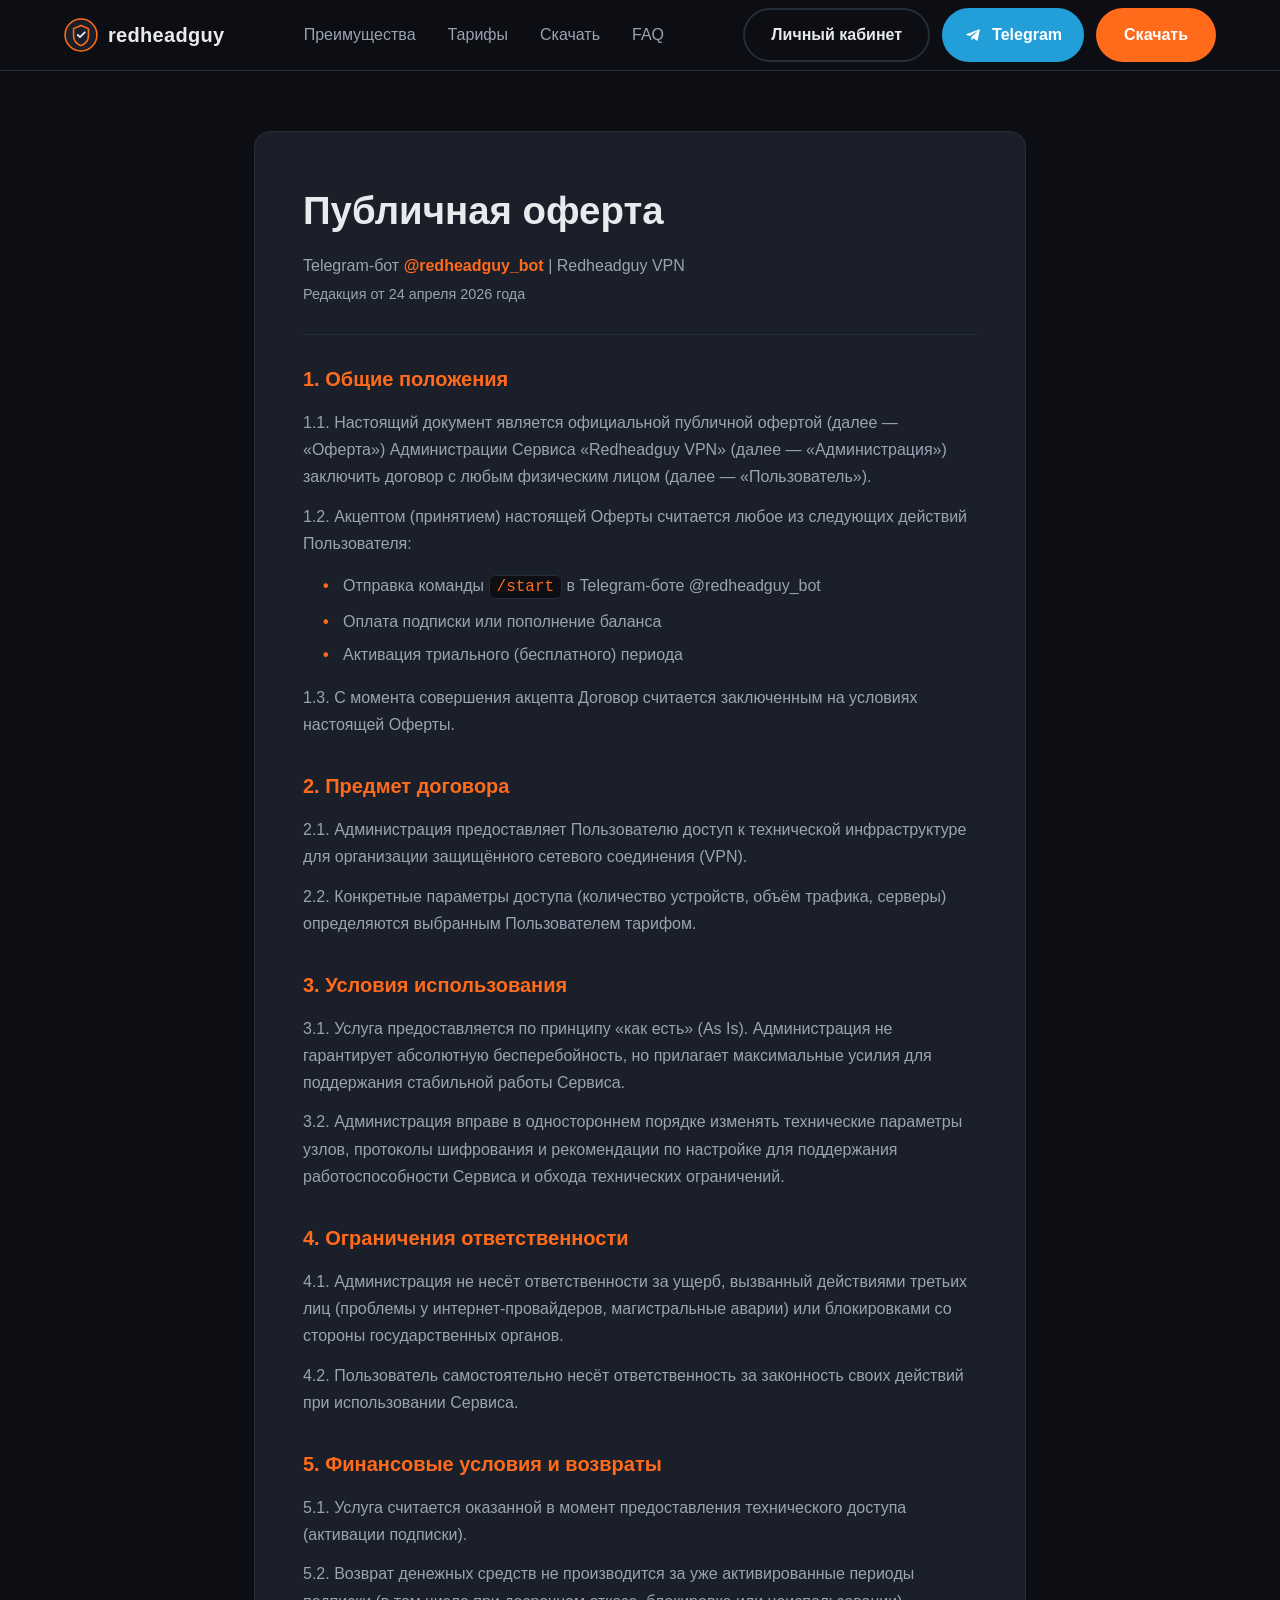
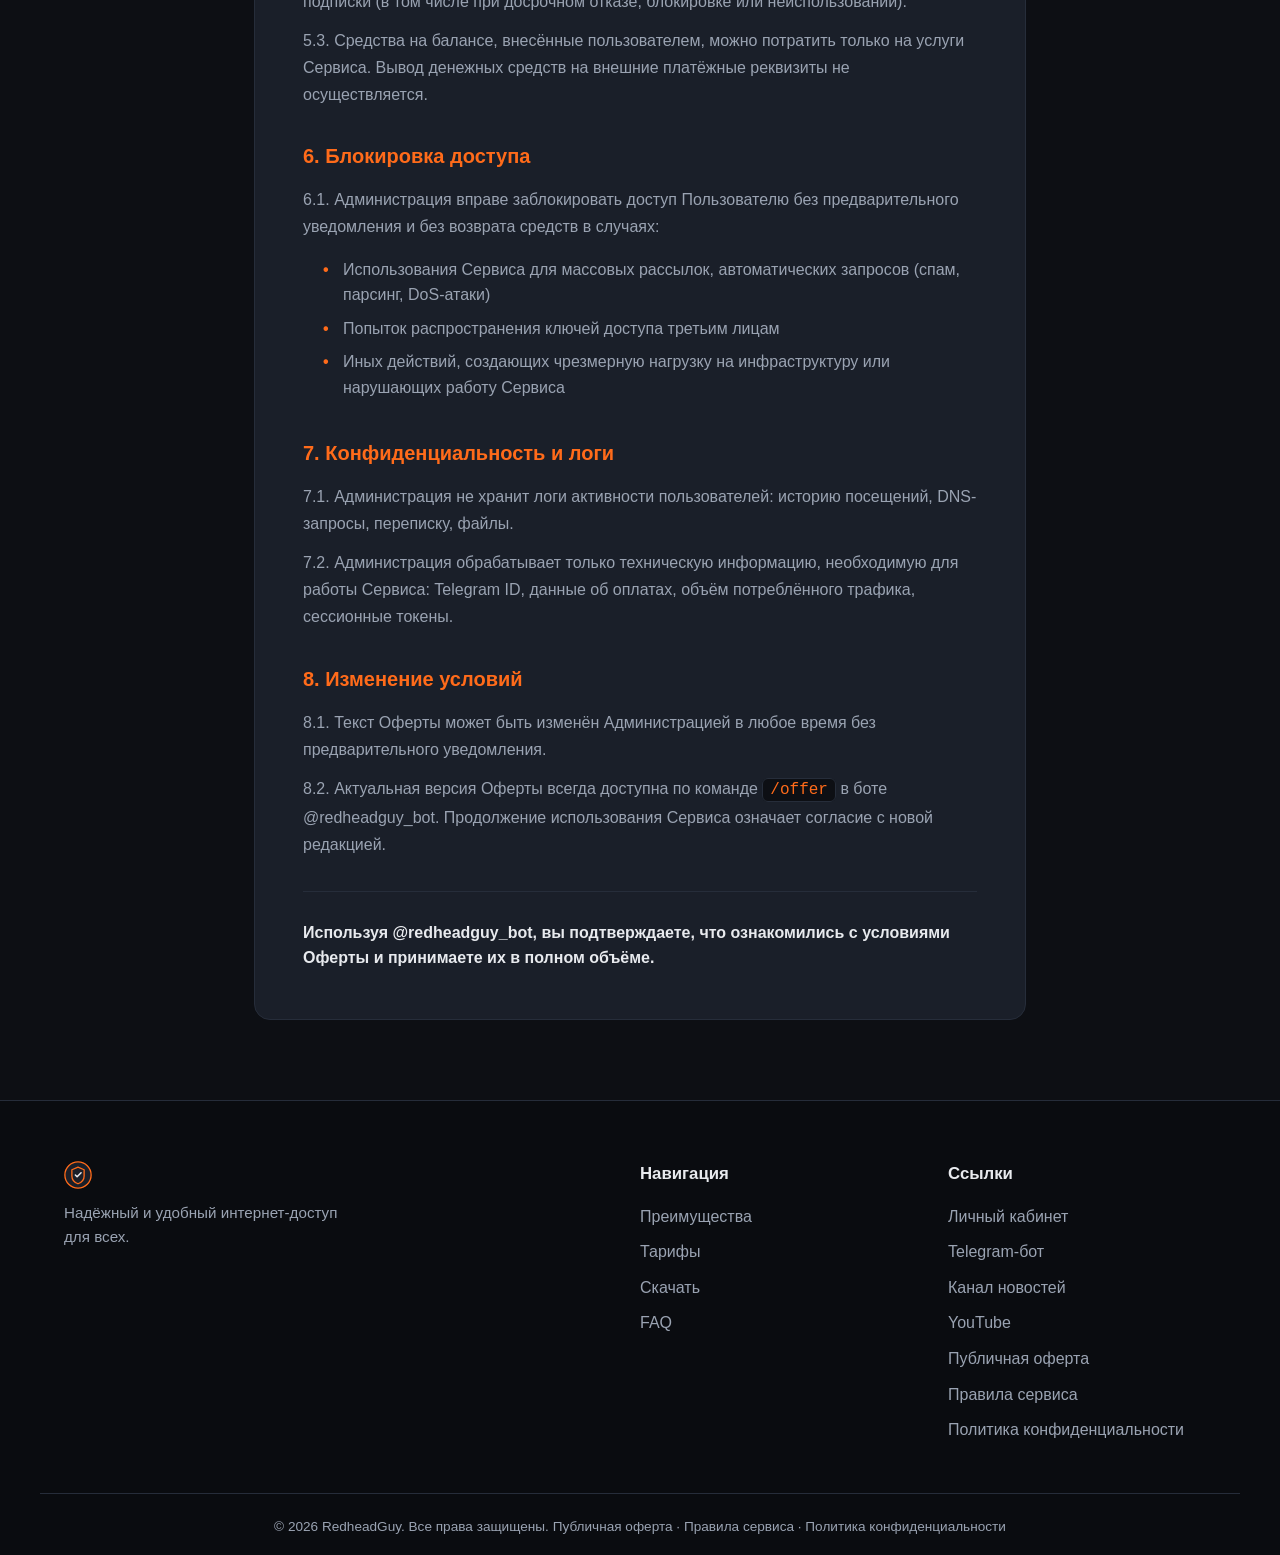
==== commit b5ec3023: "Добавлена страница Правила сервиса" ====
--- a/offer.html
+++ b/offer.html
@@ -137,11 +137,14 @@
         <a href="https://t.me/redheadguy_bot" target="_blank" rel="noopener" class="footer__link">Telegram-бот</a>
         <a href="https://t.me/+WFtEtlUOzMc1NTAy" target="_blank" rel="noopener" class="footer__link">Канал новостей</a>
         <a href="https://www.youtube.com/channel/UCjN3skKnPLDifWg9TrlGOgA/" target="_blank" rel="noopener" class="footer__link">YouTube</a>
+        <a href="offer.html" class="footer__link">Публичная оферта</a>
+        <a href="rules.html" class="footer__link">Правила сервиса</a>
+        <a href="privacy.html" class="footer__link">Политика конфиденциальности</a>
       </div>
     </div>
     <div class="container footer__bottom">
       <span>© 2026 RedheadGuy. Все права защищены.</span>
-      <span class="footer__legal"><a href="offer.html">Публичная оферта</a> · <a href="privacy.html">Политика конфиденциальности</a></span>
+      <span class="footer__legal"><a href="offer.html">Публичная оферта</a> · <a href="rules.html">Правила сервиса</a> · <a href="privacy.html">Политика конфиденциальности</a></span>
     </div>
   </footer>
 
